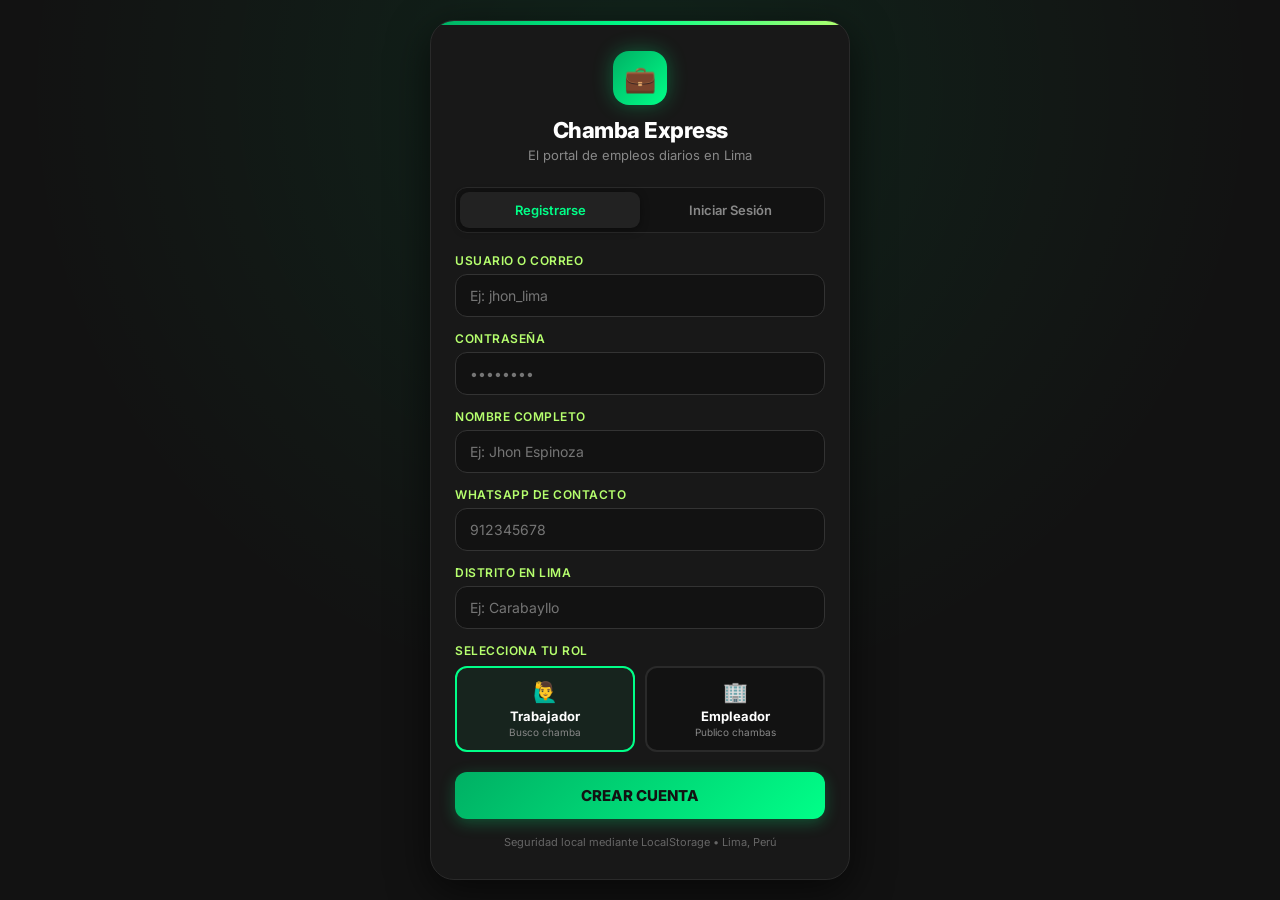
==== admin.html @ 4e669482 "Actualizar admin.html" ====
<!DOCTYPE html>
<html lang="es">
<head>
    <meta charset="UTF-8">
    <meta name="viewport" content="width=device-width, initial-scale=1.0">
    <title>Panel de Administrador - Chamba Express</title>
    <link href="https://fonts.googleapis.com/css2?family=Inter:wght@400;500;600;700;800&display=swap" rel="stylesheet">
    <style>
        * { box-sizing: border-box; margin: 0; padding: 0; font-family: 'Inter', sans-serif; }
        body { background-color: #121212; color: #ffffff; padding-bottom: 90px; }
        
        .header {
            background: linear-gradient(135deg, #00b064 0%, #00ff88 100%);
            color: #000; padding: 20px;
            border-bottom-left-radius: 20px; border-bottom-right-radius: 20px;
        }
        .header-top { display: flex; justify-content: space-between; align-items: center; margin-bottom: 10px; }
        .back-btn { background: rgba(0,0,0,0.15); border: none; color: #000; font-weight: 600; padding: 6px 12px; border-radius: 10px; text-decoration: none; font-size: 13px; }
        
        .container { padding: 20px; max-width: 600px; margin: 0 auto; }
        
        .admin-card {
            background: #181818; border: 1px solid #00ff88; border-radius: 16px; padding: 20px; margin-bottom: 20px;
            box-shadow: 0 4px 20px rgba(0,255,136,0.1);
        }
        .admin-card h3 { font-size: 16px; font-weight: 700; color: #00ff88; margin-bottom: 12px; }
        
        .form-group { margin-bottom: 12px; }
        .form-group label { display: block; font-size: 12px; color: #b6ff6e; margin-bottom: 4px; font-weight: 600; text-transform: uppercase; }
        .input-box, textarea, select {
            width: 100%; background: #121212; border: 1px solid #333; color: #fff; padding: 12px; border-radius: 10px; font-size: 14px; outline: none;
        }
        .input-box:focus, textarea:focus, select:focus { border-color: #00ff88; }
        
        .code-editor {
            font-family: 'Courier New', Courier, monospace;
            font-size: 12px;
            background: #0a0a0a;
            color: #00ff88;
            height: 320px;
            line-height: 1.4;
        }

        .btn-action {
            background: #00ff88; color: #121212; font-weight: 800; border: none; width: 100%; padding: 12px; border-radius: 10px; font-size: 14px; cursor: pointer; margin-top: 6px;
        }
        
        .stats-grid { display: grid; grid-template-columns: repeat(3, 1fr); gap: 10px; margin-bottom: 20px; }
        .stat-box { background: #1a1a1a; border: 1px solid #333; border-radius: 12px; padding: 14px 8px; text-align: center; }
        .stat-num { font-size: 18px; font-weight: 800; color: #00ff88; margin-bottom: 4px; }
        .stat-label { font-size: 11px; color: #888; }

        .item-row { background: #1a1a1a; border: 1px solid #333; border-radius: 10px; padding: 12px; display: flex; justify-content: space-between; align-items: center; margin-bottom: 8px; }
        .item-info h4 { font-size: 14px; color: #fff; }
        .item-info p { font-size: 11px; color: #888; }
        .btn-del-mini { background: #ff4d4d; color: #fff; border: none; padding: 6px 10px; border-radius: 6px; font-size: 11px; cursor: pointer; font-weight: bold; }

        .toggle-row { display: flex; justify-content: space-between; align-items: center; background: #1a1a1a; padding: 10px 14px; border-radius: 10px; margin-bottom: 8px; border: 1px solid #333; }
        .toggle-row span { font-size: 13px; color: #fff; font-weight: 500; }

        .nav-bar { position: fixed; bottom: 0; left: 0; width: 100%; background: #1a1a1a; border-top: 1px solid #2a2a2a; display: flex; justify-content: space-around; padding: 10px 0; z-index: 100; }
        .nav-item { text-align: center; color: #888; text-decoration: none; font-size: 11px; display: flex; flex-direction: column; align-items: center; gap: 4px; }
        .nav-item.active { color: #00ff88; }
        .nav-item svg { width: 20px; height: 20px; fill: currentColor; }
    </style>
</head>
<body>

    <div class="header">
        <div class="header-top">
            <a href="index.html" class="back-btn">← Volver a la App</a>
            <span style="font-size: 12px; font-weight: 700;">👑 Control Master</span>
        </div>
        <h1 style="font-size: 20px;">Panel de Administrador</h1>
    </div>

    <div class="container" style="margin-top: 20px;">
        <!-- Estadísticas del Sistema -->
        <div class="stats-grid">
            <div class="stat-box">
                <div class="stat-num" id="statAvisos">0</div>
                <div class="stat-label">Chambas</div>
            </div>
            <div class="stat-box">
                <div class="stat-num" id="statUsuarios">0</div>
                <div class="stat-label">Usuarios</div>
            </div>
            <div class="stat-box">
                <div class="stat-num" id="statRubros">0</div>
                <div class="stat-label">Rubros</div>
            </div>
        </div>

        <!-- 1. CREAR UN NUEVO ARCHIVO DIRECTO EN GITHUB -->
        <div class="admin-card" style="border: 2px dashed #00ff88;">
            <h3>📄 Crear un Nuevo Archivo en la App</h3>
            <div class="form-group">
                <label>Nombre del Archivo (Ej: calculadora.html)</label>
                <input type="text" id="nuevoNombreArchivo" class="input-box" placeholder="nombre.html">
            </div>
            <div class="form-group">
                <label>Código Inicial del Archivo</label>
                <textarea id="nuevoCodigoArchivo" rows="4" class="input-box" placeholder="<!DOCTYPE html><html>...</html>"></textarea>
            </div>
            <button class="btn-action" onclick="crearNuevoArchivoGitHub()">✨ Crear Archivo en GitHub</button>
        </div>

        <!-- 2. EDITOR DE CÓDIGO MAESTRO -->
        <div class="admin-card" style="border: 2px solid #00ff88;">
            <h3>💻 Editor de Código (Conexión Directa a GitHub)</h3>
            <div class="form-group">
                <label>Selecciona el archivo a editar</label>
                <select id="archivoSelect" class="input-box" onchange="cargarCodigoGitHub()">
                    <!-- Se llena dinámicamente con todos tus archivos HTML -->
                </select>
            </div>
            <div class="form-group">
                <label>Código Fuente Real en GitHub</label>
                <textarea id="editorCodigo" class="input-box code-editor" placeholder="Selecciona un archivo para cargar su código..."></textarea>
            </div>
            <button class="btn-action" onclick="guardarEnGitHubDirecto()">🚀 Guardar y Subir a GitHub en Vivo</button>
        </div>

        <!-- 3. CONFIGURACIÓN DE MÉTODOS DE PAGO -->
        <div class="admin-card">
            <h3>💳 Configuración de Métodos de Pago</h3>
            <div class="form-group">
                <label>Nombre del Método</label>
                <input type="text" id="nombrePagoInput" class="input-box" placeholder="Ej: Yape / Plin Chamba Express">
            </div>
            <div class="form-group">
                <label>Número o Cuenta de Referencia</label>
                <input type="text" id="cuentaPagoInput" class="input-box" placeholder="Ej: 912345678">
            </div>
            <button class="btn-action" onclick="agregarMetodoPagoMaster()">+ Agregar Método de Pago</button>
            <div id="listaPagosAdmin" style="margin-top: 15px;"></div>
        </div>

        <!-- 4. CREAR NUEVAS FUNCIONES -->
        <div class="admin-card">
            <h3>🚀 Agregar Nueva Función Global</h3>
            <div class="form-group">
                <label>Nombre de la Función</label>
                <input type="text" id="nuevoNombreFuncion" class="input-box" placeholder="Ej: Bolsa de Créditos">
            </div>
            <div class="form-group">
                <label>Icono o Emoji</label>
                <input type="text" id="nuevoIconoFuncion" class="input-box" placeholder="Ej: 💳">
            </div>
            <div class="form-group">
                <label>Descripción corta</label>
                <input type="text" id="nuevoDescFuncion" class="input-box" placeholder="Créditos para trabajadores">
            </div>
            <button class="btn-action" onclick="crearNuevaFuncionApp()">+ Publicar Función para Todos</button>
        </div>
        <div class="admin-card">
            <h3>⚙️ Funciones Activas</h3>
            <div id="listaFuncionesAdmin"></div>
        </div>

        <!-- 5. ANUNCIO GLOBAL -->
        <div class="admin-card">
            <h3>📢 Publicar Anuncio Global</h3>
            <div class="form-group">
                <label>Mensaje para todos los usuarios</label>
                <textarea id="anuncioInput" rows="2" placeholder="Ej: ¡Aviso importante en la app!"></textarea>
            </div>
            <button class="btn-action" onclick="publicarAnuncioMaster()">Enviar Anuncio</button>
        </div>

        <!-- 6. MÓDULOS DEL SISTEMA -->
        <div class="admin-card">
            <h3>⚡ Módulos del Sistema</h3>
            <div class="toggle-row">
                <span>💬 Activar Módulo de Chat</span>
                <input type="checkbox" id="modChat" checked onchange="guardarModulos()">
            </div>
            <div class="toggle-row">
                <span>⭐ Sistema de Calificaciones</span>
                <input type="checkbox" id="modCalif" checked onchange="guardarModulos()">
            </div>
            <div class="toggle-row">
                <span>🚨 Permitir Avisos URGENTES</span>
                <input type="checkbox" id="modUrgente" checked onchange="guardarModulos()">
            </div>
        </div>

        <!-- 7. RUBROS -->
        <div class="admin-card">
            <h3>➕ Agregar Nuevo Rubro Global</h3>
            <div class="form-group">
                <label>Nombre del Rubro</label>
                <input type="text" id="nuevoRubroInput" class="input-box" placeholder="Ej: Gasfitería">
            </div>
            <button class="btn-action" onclick="agregarRubroMaster()">Añadir Rubro</button>
        </div>
        <div class="admin-card">
            <h3>📂 Rubros Activos</h3>
            <div id="listaRubrosAdmin"></div>
        </div>

        <!-- 8. USUARIOS REGISTRADOS -->
        <div class="admin-card">
            <h3>👥 Usuarios Registrados</h3>
            <div id="listaUsuariosAdmin" style="max-height: 220px; overflow-y: auto; display: flex; flex-direction: column; gap: 8px;"></div>
        </div>

        <!-- 9. MODERACIÓN DE CHAMBAS -->
        <div class="admin-card">
            <h3>🗑️ Moderación de Chambas</h3>
            <div id="listaAvisosAdmin" style="max-height: 220px; overflow-y: auto; display: flex; flex-direction: column; gap: 8px;"></div>
        </div>
    </div>

    <!-- Navegación -->
    <nav class="nav-bar">
        <a href="index.html" class="nav-item"><svg viewBox="0 0 24 24"><path d="M10 20v-6h4v6h5v-8h3L12 3 2 12h3v8z"/></svg>Buscar</a>
        <a href="index.html" class="nav-item"><svg viewBox="0 0 24 24"><path d="M19 3H5c-1.1 0-2 .9-2 2v14c0 1.1.9 2 2 2h14c1.1 0 2-.9 2-2V5c0-1.1-.9-2-2-2zm-5 14H7v-2h7v2zm3-4H7v-2h10v2zm0-4H7V7h10v2z"/></svg>Postulaciones</a>
        <a href="mensajes.html" class="nav-item"><svg viewBox="0 0 24 24"><path d="M20 2H4c-1.1 0-1.99.9-1.99 2L2 22l4-4h14c1.1 0 2-.9 2-2V4c0-1.1-.9-2-2-2zM6 9h12v2H6V9zm8 5H6v-2h8v2zm4-6H6V6h12v2z"/></svg>Mensajes</a>
        <a href="perfil.html" class="nav-item"><svg viewBox="0 0 24 24"><path d="M12 2C6.48 2 2 6.48 2 12s4.48 10 10 10 10-4.48 10-10S17.52 2 12 2zm0 3c1.66 0 3 1.34 3 3s-1.34 3-3 3-3-1.34-3-3 1.34-3 3-3zm0 14.2c-2.5 0-4.71-1.28-6-3.22.03-1.99 4-3.08 6-3.08 1.99 0 5.97 1.09 6 3.08-1.29 1.94-3.5 3.22-6 3.22z"/></svg>Perfil</a>
    </nav>

    <script>
        const usuarioActual = localStorage.getItem('nombre') || '';
        if(usuarioActual.toLowerCase() !== 'jhon') {
            alert('⚠️ Acceso restringido para el creador de la app.');
            location.href = 'index.html';
        }

        const GITHUB_USER = "Jhonjames501";
        const GITHUB_REPO = "Chamba-Express-PRO";

        async function cargarPanelAdmin() {
            await listarArchivosGitHub();

            let avisos = JSON.parse(localStorage.getItem('avisos')) || [];
            let usuarios = JSON.parse(localStorage.getItem('usuarios_db')) || [];
            let rubros = JSON.parse(localStorage.getItem('rubros_custom')) || ['Construcción', 'Mudanzas', 'Limpieza', 'Cocina', 'Delivery', 'Gamarra'];
            let funcionesCustom = JSON.parse(localStorage.getItem('funciones_custom')) || [];
            let metodosPago = JSON.parse(localStorage.getItem('pagos_custom')) || [
                { nombre: "Yape / Plin Oficial", cuenta: "912345678" },
                { nombre: "Efectivo Diario", cuenta: "Pago directo en obra" }
            ];
            
            document.getElementById('statAvisos').innerText = avisos.length;
            document.getElementById('statUsuarios').innerText = usuarios.length;
            document.getElementById('statRubros').innerText = rubros.length;

            let modulos = JSON.parse(localStorage.getItem('modulos_config')) || { chat: true, calif: true, urgente: true };
            document.getElementById('modChat').checked = modulos.chat;
            document.getElementById('modCalif').checked = modulos.calif;
            document.getElementById('modUrgente').checked = modulos.urgente;

            let htmlPagos = '';
            metodosPago.forEach((p, idx) => {
                htmlPagos += `
                    <div class="item-row">
                        <div class="item-info">
                            <h4>💳 ${p.nombre}</h4>
                            <p>${p.cuenta}</p>
                        </div>
                        <button class="btn-del-mini" onclick="eliminarMetodoPago(${idx})">Eliminar</button>
                    </div>
                `;
            });
            document.getElementById('listaPagosAdmin').innerHTML = htmlPagos;

            let htmlFunciones = '';
            if(funcionesCustom.length === 0) {
                htmlFunciones = `<p style="color:#888; font-size:12px; text-align:center;">No hay funciones adicionales.</p>`;
            } else {
                funcionesCustom.forEach((f, idx) => {
                    htmlFunciones += `
                        <div class="item-row">
                            <div class="item-info">
                                <h4>${f.icono || '⭐'} ${f.nombre}</h4>
                                <p>${f.desc}</p>
                            </div>
                            <button class="btn-del-mini" onclick="eliminarFuncionCustom(${idx})">Eliminar</button>
                        </div>
                    `;
                });
            }
            document.getElementById('listaFuncionesAdmin').innerHTML = htmlFunciones;

            let htmlRubros = '';
            rubros.forEach(r => {
                htmlRubros += `
                    <div class="item-row">
                        <div class="item-info"><h4>🏷️ ${r}</h4></div>
                        <button class="btn-del-mini" onclick="eliminarRubro('${r}')">Eliminar</button>
                    </div>
                `;
            });
            document.getElementById('listaRubrosAdmin').innerHTML = htmlRubros;

            let htmlUsuarios = '';
            if(usuarios.length === 0) {
                htmlUsuarios = `<p style="color:#888; font-size:12px; text-align:center;">No hay usuarios registrados.</p>`;
            } else {
                usuarios.forEach((u, idx) => {
                    htmlUsuarios += `
                        <div class="item-row">
                            <div class="item-info">
                                <h4>${u.nombre} (${u.username})</h4>
                                <p>Rol: ${u.rol} • Distrito: ${u.distrito}</p>
                            </div>
                            <button class="btn-del-mini" onclick="eliminarUsuario(${idx})">Borrar</button>
                        </div>
                    `;
                });
            }
            document.getElementById('listaUsuariosAdmin').innerHTML = htmlUsuarios;

            let htmlAvisos = '';
            if(avisos.length === 0) {
                htmlAvisos = `<p style="color:#888; font-size:12px; text-align:center;">No hay avisos publicados.</p>`;
            } else {
                avisos.forEach(a => {
                    htmlAvisos += `
                        <div class="item-row">
                            <div class="item-info">
                                <h4>${a.titulo}</h4>
                                <p>📍 ${a.distrito} • 💰 ${a.pago}</p>
                            </div>
                            <button class="btn-del-mini" onclick="eliminarAvisoAdmin(${a.id})">Borrar</button>
                        </div>
                    `;
                });
            }
            document.getElementById('listaAvisosAdmin').innerHTML = htmlAvisos;
        }

        // Listar automáticamente TODOS los archivos .html directamente desde GitHub
        async function listarArchivosGitHub() {
            const select = document.getElementById('archivoSelect');
            try {
                const url = `https://api.github.com/repos/${GITHUB_USER}/${GITHUB_REPO}/contents/`;
                const res = await fetch(url);
                if(res.ok) {
                    const files = await res.json();
                    select.innerHTML = '';
                    files.forEach(file => {
                        if(file.name.endsWith('.html')) {
                            const option = document.createElement('option');
                            option.value = file.name.replace('.html', '');
                            option.textContent = file.name;
                            select.appendChild(option);
                        }
                    });
                    cargarCodigoGitHub();
                }
            } catch (e) {
                console.error("Error al listar archivos de GitHub", e);
            }
        }

        async function crearNuevoArchivoGitHub() {
            let nombreArchivo = document.getElementById('nuevoNombreArchivo').value.trim();
            const contenido = document.getElementById('nuevoCodigoArchivo').value;

            if(!nombreArchivo) {
                alert('Escribe el nombre del archivo (ej: calculadora.html)');
                return;
            }

            if(!nombreArchivo.endsWith('.html')) {
                nombreArchivo += '.html';
            }

            let token = localStorage.getItem('github_token');
            if(!token) {
                token = prompt("🔑 Ingresa tu Token de GitHub por única vez:");
                if(!token) return;
                localStorage.setItem('github_token', token.trim());
            }

            alert(`Creando el archivo ${nombreArchivo} en GitHub...`);

            try {
                const url = `https://api.github.com/repos/${GITHUB_USER}/${GITHUB_REPO}/contents/${nombreArchivo}`;

                const resPut = await fetch(url, {
                    method: "PUT",
                    headers: {
                        "Authorization": `token ${token}`,
                        "Content-Type": "application/json"
                    },
                    body: JSON.stringify({
                        message: `Creación automática de ${nombreArchivo} desde Panel Admin`,
                        content: btoa(unescape(encodeURIComponent(contenido || '<!-- Nuevo archivo -->')))
                    })
                });

                if(resPut.ok) {
                    alert(`¡Archivo ${nombreArchivo} creado con éxito en GitHub! Ya aparece en tu lista.`);
                    document.getElementById('nuevoNombreArchivo').value = '';
                    document.getElementById('nuevoCodigoArchivo').value = '';
                    cargarPanelAdmin(); // Actualizar selector al instante
                } else {
                    const err = await resPut.json();
                    alert("Error al crear archivo: " + err.message);
                }
            } catch (err) {
                console.error(err);
                alert("Ocurrió un error al intentar crear el archivo.");
            }
        }

        async function cargarCodigoGitHub() {
            const archivoSelect = document.getElementById('archivoSelect').value;
            if(!archivoSelect) return;
            const archivo = archivoSelect + '.html';
            const textarea = document.getElementById('editorCodigo');
            textarea.value = "Descargando código desde GitHub...";

            try {
                const url = `https://api.github.com/repos/${GITHUB_USER}/${GITHUB_REPO}/contents/${archivo}`;
                const res = await fetch(url);
                if(res.ok) {
                    const data = await res.json();
                    const contenidoDecodificado = decodeURIComponent(escape(atob(data.content)));
                    textarea.value = contenidoDecodificado;
                } else {
                    textarea.value = `<!-- El archivo ${archivo} no se pudo cargar. -->`;
                }
            } catch (e) {
                textarea.value = `<!-- Error de conexión al cargar ${archivo} -->`;
            }
        }

        async function guardarEnGitHubDirecto() {
            let token = localStorage.getItem('github_token');
            if(!token) {
                token = prompt("🔑 Ingresa tu Token de GitHub:");
                if(!token) return;
                localStorage.setItem('github_token', token.trim());
            }

            const archivoSelect = document.getElementById('archivoSelect').value;
            const archivo = archivoSelect + '.html';
            const nuevoContenido = document.getElementById('editorCodigo').value;

            alert("Conectando con GitHub para actualizar el repositorio...");

            try {
                const url = `https://api.github.com/repos/${GITHUB_USER}/${GITHUB_REPO}/contents/${archivo}`;

                const resGet = await fetch(url, {
                    headers: { "Authorization": `token ${token}` }
                });
                
                if(!resGet.ok) {
                    localStorage.removeItem('github_token');
                    alert("⚠️ Token inválido. Vuelve a intentarlo.");
                    return;
                }

                const fileData = await resGet.json();
                const shaActual = fileData.sha;

                const resPut = await fetch(url, {
                    method: "PUT",
                    headers: {
                        "Authorization": `token ${token}`,
                        "Content-Type": "application/json"
                    },
                    body: JSON.stringify({
                        message: `Actualización de ${archivo} desde Panel Admin`,
                        content: btoa(unescape(encodeURIComponent(nuevoContenido))),
                        sha: shaActual
                    })
                });

                if(resPut.ok) {
                    alert(`¡Éxito total! 🚀 ${archivo} se actualizó en GitHub.`);
                } else {
                    const err = await resPut.json();
                    alert("Error al actualizar: " + err.message);
                }
            } catch (err) {
                console.error(err);
                alert("Ocurrió un error de conexión.");
            }
        }

        function agregarMetodoPagoMaster() {
            const nombre = document.getElementById('nombrePagoInput').value.trim();
            const cuenta = document.getElementById('cuentaPagoInput').value.trim();
            if(!nombre || !cuenta) return;
            let metodos = JSON.parse(localStorage.getItem('pagos_custom')) || [];
            metodos.push({ nombre, cuenta });
            localStorage.setItem('pagos_custom', JSON.stringify(metodos));
            document.getElementById('nombrePagoInput').value = '';
            document.getElementById('cuentaPagoInput').value = '';
            cargarPanelAdmin();
        }

        function eliminarMetodoPago(idx) {
            let metodos = JSON.parse(localStorage.getItem('pagos_custom')) || [];
            metodos.splice(idx, 1);
            localStorage.setItem('pagos_custom', JSON.stringify(metodos));
            cargarPanelAdmin();
        }

        function crearNuevaFuncionApp() {
            const nombre = document.getElementById('nuevoNombreFuncion').value.trim();
            const icono = document.getElementById('nuevoIconoFuncion').value.trim() || '⭐';
            const desc = document.getElementById('nuevoDescFuncion').value.trim() || 'Nueva función';
            if(!nombre) return;
            let funciones = JSON.parse(localStorage.getItem('funciones_custom')) || [];
            funciones.push({ nombre, icono, desc });
            localStorage.setItem('funciones_custom', JSON.stringify(funciones));
            document.getElementById('nuevoNombreFuncion').value = '';
            document.getElementById('nuevoIconoFuncion').value = '';
            document.getElementById('nuevoDescFuncion').value = '';
            cargarPanelAdmin();
        }

        function eliminarFuncionCustom(idx) {
            let funciones = JSON.parse(localStorage.getItem('funciones_custom')) || [];
            funciones.splice(idx, 1);
            localStorage.setItem('funciones_custom', JSON.stringify(funciones));
            cargarPanelAdmin();
        }

        function publicarAnuncioMaster() {
            const texto = document.getElementById('anuncioInput').value.trim();
            if(!texto) return;
            localStorage.setItem('anuncio_global', texto);
            document.getElementById('anuncioInput').value = '';
            alert('¡Anuncio lanzado!');
        }

        function guardarModulos() {
            const modulos = {
                chat: document.getElementById('modChat').checked,
                calif: document.getElementById('modCalif').checked,
                urgente: document.getElementById('modUrgente').checked
            };
            localStorage.setItem('modulos_config', JSON.stringify(modulos));
        }

        function agregarRubroMaster() {
            const nuevo = document.getElementById('nuevoRubroInput').value.trim();
            if(!nuevo) return;
            let rubros = JSON.parse(localStorage.getItem('rubros_custom')) || ['Construcción', 'Mudanzas', 'Limpieza', 'Cocina', 'Delivery', 'Gamarra'];
            if(rubros.includes(nuevo)) return;
            rubros.push(nuevo);
            localStorage.setItem('rubros_custom', JSON.stringify(rubros));
            document.getElementById('nuevoRubroInput').value = '';
            cargarPanelAdmin();
        }

        function eliminarRubro(rubro) {
            let rubros = JSON.parse(localStorage.getItem('rubros_custom')) || ['Construcción', 'Mudanzas', 'Limpieza', 'Cocina', 'Delivery', 'Gamarra'];
            rubros = rubros.filter(r => r !== rubro);
            localStorage.setItem('rubros_custom', JSON.stringify(rubros));
            cargarPanelAdmin();
        }

        function eliminarUsuario(idx) {
            let usuarios = JSON.parse(localStorage.getItem('usuarios_db')) || [];
            usuarios.splice(idx, 1);
            localStorage.setItem('usuarios_db', JSON.stringify(usuarios));
            cargarPanelAdmin();
        }

        function eliminarAvisoAdmin(id) {
            let avisos = JSON.parse(localStorage.getItem('avisos')) || [];
            avisos = avisos.filter(a => a.id !== id);
            localStorage.setItem('avisos', JSON.stringify(avisos));
            cargarPanelAdmin();
        }

        cargarPanelAdmin();
    </script>
</body>
</html>
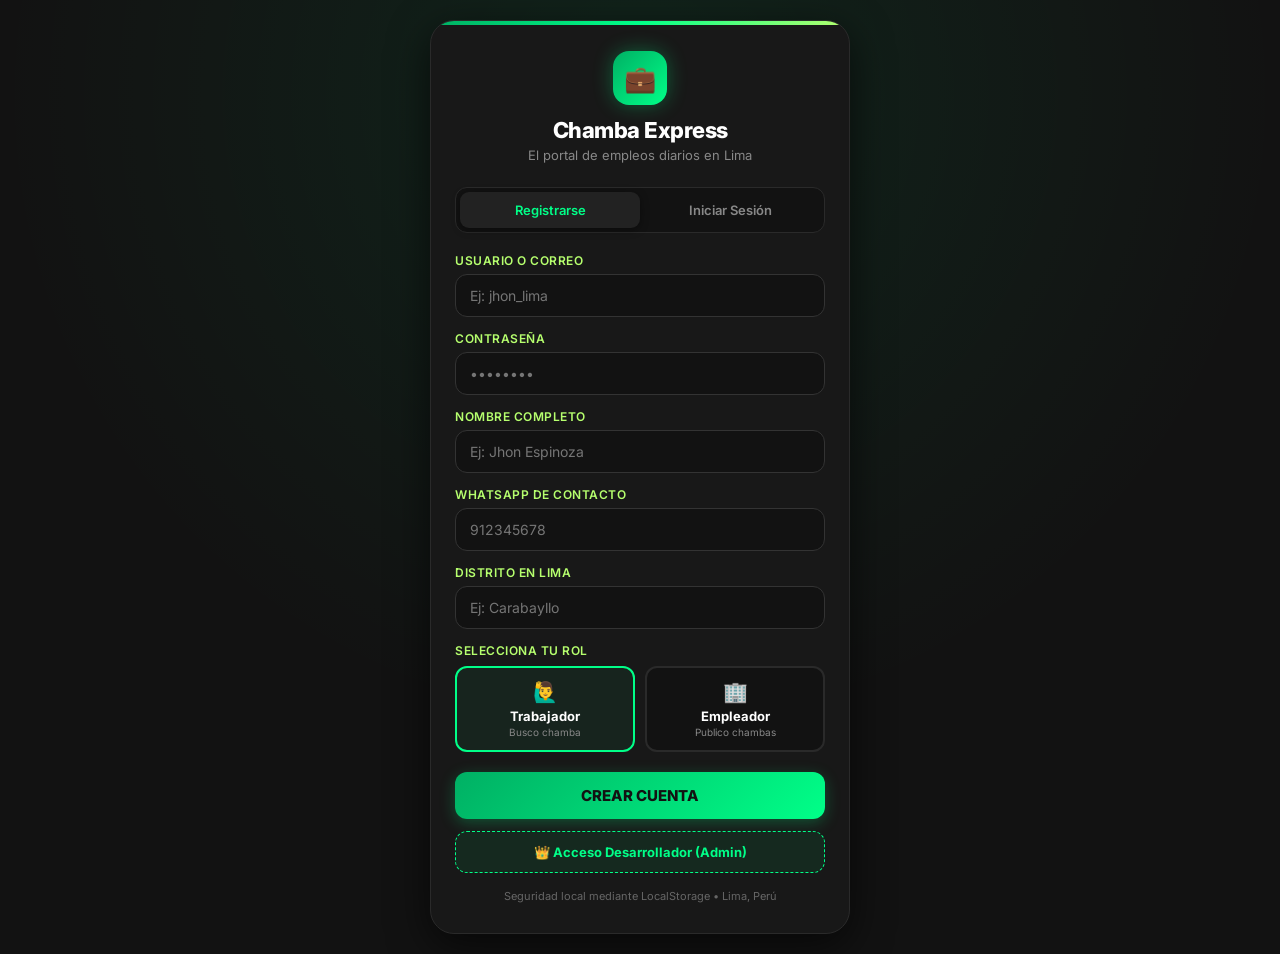
==== commit 242a2ed3: "Actualizar admin.html" ====
--- a/admin.html
+++ b/admin.html
@@ -32,13 +32,42 @@
         }
         .input-box:focus, textarea:focus, select:focus { border-color: #00ff88; }
         
+        /* EDITOR ESTILO GITHUB PERFECTO */
+        .editor-wrapper {
+            display: flex;
+            background: #0a0a0a;
+            border: 1px solid #333;
+            border-radius: 10px;
+            overflow: hidden;
+            height: 320px;
+        }
+        .line-numbers {
+            background: #111;
+            color: #666;
+            padding: 12px 8px;
+            font-family: 'Courier New', Courier, monospace;
+            font-size: 12px;
+            text-align: right;
+            user-select: none;
+            line-height: 1.4;
+            min-width: 40px;
+            border-right: 1px solid #222;
+            overflow: hidden;
+        }
         .code-editor {
             font-family: 'Courier New', Courier, monospace;
             font-size: 12px;
-            background: #0a0a0a;
+            background: transparent;
             color: #00ff88;
-            height: 320px;
+            height: 100%;
             line-height: 1.4;
+            border: none;
+            resize: none;
+            padding: 12px;
+            white-space: pre;
+            overflow-y: scroll;
+            overflow-x: auto;
+            flex-grow: 1;
         }
 
         .btn-action {
@@ -75,7 +104,7 @@
     </div>
 
     <div class="container" style="margin-top: 20px;">
-        <!-- Estadísticas del Sistema -->
+        <!-- Estadísticas -->
         <div class="stats-grid">
             <div class="stat-box">
                 <div class="stat-num" id="statAvisos">0</div>
@@ -91,7 +120,21 @@
             </div>
         </div>
 
-        <!-- 1. CREAR UN NUEVO ARCHIVO DIRECTO EN GITHUB -->
+        <!-- 0. CAMBIAR CREDENCIALES DE DESARROLLADOR -->
+        <div class="admin-card" style="border: 2px solid #b6ff6e;">
+            <h3>🔐 Mis Credenciales de Administrador</h3>
+            <div class="form-group">
+                <label>Nombre de Administrador</label>
+                <input type="text" id="adminUserNombre" class="input-box" placeholder="Ej: Jhon">
+            </div>
+            <div class="form-group">
+                <label>Contraseña Maestra</label>
+                <input type="password" id="adminUserPass" class="input-box" placeholder="Tu clave secreta">
+            </div>
+            <button class="btn-action" onclick="guardarCredencialesAdmin()">Actualizar Mis Credenciales</button>
+        </div>
+
+        <!-- 1. CREAR NUEVO ARCHIVO -->
         <div class="admin-card" style="border: 2px dashed #00ff88;">
             <h3>📄 Crear un Nuevo Archivo en la App</h3>
             <div class="form-group">
@@ -100,43 +143,46 @@
             </div>
             <div class="form-group">
                 <label>Código Inicial del Archivo</label>
-                <textarea id="nuevoCodigoArchivo" rows="4" class="input-box" placeholder="<!DOCTYPE html><html>...</html>"></textarea>
+                <textarea id="nuevoCodigoArchivo" rows="3" class="input-box" placeholder="<!DOCTYPE html><html>...</html>"></textarea>
             </div>
             <button class="btn-action" onclick="crearNuevoArchivoGitHub()">✨ Crear Archivo en GitHub</button>
         </div>
 
-        <!-- 2. EDITOR DE CÓDIGO MAESTRO -->
+        <!-- 2. EDITOR DE CÓDIGO CON LÍNEAS EXACTAS -->
         <div class="admin-card" style="border: 2px solid #00ff88;">
-            <h3>💻 Editor de Código (Conexión Directa a GitHub)</h3>
+            <h3>💻 Editor de Código (Estilo GitHub)</h3>
             <div class="form-group">
                 <label>Selecciona el archivo a editar</label>
                 <select id="archivoSelect" class="input-box" onchange="cargarCodigoGitHub()">
-                    <!-- Se llena dinámicamente con todos tus archivos HTML -->
+                    <!-- Se llena automáticamente -->
                 </select>
             </div>
             <div class="form-group">
-                <label>Código Fuente Real en GitHub</label>
-                <textarea id="editorCodigo" class="input-box code-editor" placeholder="Selecciona un archivo para cargar su código..."></textarea>
+                <label>Código Fuente con Líneas Enumeradas</label>
+                <div class="editor-wrapper">
+                    <div id="lineNumbers" class="line-numbers">1</div>
+                    <textarea id="editorCodigo" class="input-box code-editor" oninput="actualizarLineas()" onscroll="sincronizarScroll()" placeholder="Selecciona un archivo..."></textarea>
+                </div>
             </div>
             <button class="btn-action" onclick="guardarEnGitHubDirecto()">🚀 Guardar y Subir a GitHub en Vivo</button>
         </div>
 
-        <!-- 3. CONFIGURACIÓN DE MÉTODOS DE PAGO -->
+        <!-- 3. MÉTODOS DE PAGO -->
         <div class="admin-card">
             <h3>💳 Configuración de Métodos de Pago</h3>
             <div class="form-group">
                 <label>Nombre del Método</label>
-                <input type="text" id="nombrePagoInput" class="input-box" placeholder="Ej: Yape / Plin Chamba Express">
-            </div>
-            <div class="form-group">
-                <label>Número o Cuenta de Referencia</label>
+                <input type="text" id="nombrePagoInput" class="input-box" placeholder="Ej: Yape / Plin">
+            </div>
+            <div class="form-group">
+                <label>Número o Cuenta</label>
                 <input type="text" id="cuentaPagoInput" class="input-box" placeholder="Ej: 912345678">
             </div>
             <button class="btn-action" onclick="agregarMetodoPagoMaster()">+ Agregar Método de Pago</button>
             <div id="listaPagosAdmin" style="margin-top: 15px;"></div>
         </div>
 
-        <!-- 4. CREAR NUEVAS FUNCIONES -->
+        <!-- 4. FUNCIONES GLOBALES -->
         <div class="admin-card">
             <h3>🚀 Agregar Nueva Función Global</h3>
             <div class="form-group">
@@ -163,24 +209,24 @@
             <h3>📢 Publicar Anuncio Global</h3>
             <div class="form-group">
                 <label>Mensaje para todos los usuarios</label>
-                <textarea id="anuncioInput" rows="2" placeholder="Ej: ¡Aviso importante en la app!"></textarea>
+                <textarea id="anuncioInput" rows="2" placeholder="Ej: ¡Aviso importante!"></textarea>
             </div>
             <button class="btn-action" onclick="publicarAnuncioMaster()">Enviar Anuncio</button>
         </div>
 
-        <!-- 6. MÓDULOS DEL SISTEMA -->
+        <!-- 6. MÓDULOS -->
         <div class="admin-card">
             <h3>⚡ Módulos del Sistema</h3>
             <div class="toggle-row">
-                <span>💬 Activar Módulo de Chat</span>
+                <span>💬 Activar Chat</span>
                 <input type="checkbox" id="modChat" checked onchange="guardarModulos()">
             </div>
             <div class="toggle-row">
-                <span>⭐ Sistema de Calificaciones</span>
+                <span>⭐ Calificaciones</span>
                 <input type="checkbox" id="modCalif" checked onchange="guardarModulos()">
             </div>
             <div class="toggle-row">
-                <span>🚨 Permitir Avisos URGENTES</span>
+                <span>🚨 Avisos URGENTES</span>
                 <input type="checkbox" id="modUrgente" checked onchange="guardarModulos()">
             </div>
         </div>
@@ -199,20 +245,19 @@
             <div id="listaRubrosAdmin"></div>
         </div>
 
-        <!-- 8. USUARIOS REGISTRADOS -->
+        <!-- 8. USUARIOS -->
         <div class="admin-card">
             <h3>👥 Usuarios Registrados</h3>
             <div id="listaUsuariosAdmin" style="max-height: 220px; overflow-y: auto; display: flex; flex-direction: column; gap: 8px;"></div>
         </div>
 
-        <!-- 9. MODERACIÓN DE CHAMBAS -->
+        <!-- 9. MODERACIÓN -->
         <div class="admin-card">
             <h3>🗑️ Moderación de Chambas</h3>
             <div id="listaAvisosAdmin" style="max-height: 220px; overflow-y: auto; display: flex; flex-direction: column; gap: 8px;"></div>
         </div>
     </div>
 
-    <!-- Navegación -->
     <nav class="nav-bar">
         <a href="index.html" class="nav-item"><svg viewBox="0 0 24 24"><path d="M10 20v-6h4v6h5v-8h3L12 3 2 12h3v8z"/></svg>Buscar</a>
         <a href="index.html" class="nav-item"><svg viewBox="0 0 24 24"><path d="M19 3H5c-1.1 0-2 .9-2 2v14c0 1.1.9 2 2 2h14c1.1 0 2-.9 2-2V5c0-1.1-.9-2-2-2zm-5 14H7v-2h7v2zm3-4H7v-2h10v2zm0-4H7V7h10v2z"/></svg>Postulaciones</a>
@@ -221,10 +266,37 @@
     </nav>
 
     <script>
-        const usuarioActual = localStorage.getItem('nombre') || '';
-        if(usuarioActual.toLowerCase() !== 'jhon') {
-            alert('⚠️ Acceso restringido para el creador de la app.');
-            location.href = 'index.html';
+        // SEGURIDAD MAESTRA CON CLAVE INTEGRADA
+        const adminConfig = JSON.parse(localStorage.getItem('admin_master_config')) || { nombre: 'Jhon', pass: '1234' };
+        let esAdminValido = localStorage.getItem('admin_autorizado') === 'true';
+
+        if (!esAdminValido) {
+            let claveIngresada = prompt("👑 Ingrese la contraseña de Administrador Master:");
+            if (claveIngresada === adminConfig.pass) {
+                localStorage.setItem('admin_autorizado', 'true');
+                alert('¡Acceso concedido al Panel Master!');
+            } else {
+                alert('⚠️ Contraseña incorrecta.');
+                location.href = 'index.html';
+            }
+        }
+
+        // Cargar datos en los inputs de credenciales
+        document.getElementById('adminUserNombre').value = adminConfig.nombre;
+        document.getElementById('adminUserPass').value = adminConfig.pass;
+
+        function guardarCredencialesAdmin() {
+            let nuevoNombre = document.getElementById('adminUserNombre').value.trim();
+            let nuevaPass = document.getElementById('adminUserPass').value.trim();
+
+            if(!nuevoNombre || !nuevaPass) {
+                alert('El nombre y la contraseña no pueden estar vacíos.');
+                return;
+            }
+
+            localStorage.setItem('admin_master_config', JSON.stringify({ nombre: nuevoNombre, pass: nuevaPass }));
+            alert('¡Credenciales de Administrador actualizadas con éxito!');
+            location.reload();
         }
 
         const GITHUB_USER = "Jhonjames501";
@@ -232,15 +304,11 @@
 
         async function cargarPanelAdmin() {
             await listarArchivosGitHub();
-
             let avisos = JSON.parse(localStorage.getItem('avisos')) || [];
             let usuarios = JSON.parse(localStorage.getItem('usuarios_db')) || [];
             let rubros = JSON.parse(localStorage.getItem('rubros_custom')) || ['Construcción', 'Mudanzas', 'Limpieza', 'Cocina', 'Delivery', 'Gamarra'];
             let funcionesCustom = JSON.parse(localStorage.getItem('funciones_custom')) || [];
-            let metodosPago = JSON.parse(localStorage.getItem('pagos_custom')) || [
-                { nombre: "Yape / Plin Oficial", cuenta: "912345678" },
-                { nombre: "Efectivo Diario", cuenta: "Pago directo en obra" }
-            ];
+            let metodosPago = JSON.parse(localStorage.getItem('pagos_custom')) || [{ nombre: "Yape / Plin", cuenta: "912345678" }];
             
             document.getElementById('statAvisos').innerText = avisos.length;
             document.getElementById('statUsuarios').innerText = usuarios.length;
@@ -253,15 +321,7 @@
 
             let htmlPagos = '';
             metodosPago.forEach((p, idx) => {
-                htmlPagos += `
-                    <div class="item-row">
-                        <div class="item-info">
-                            <h4>💳 ${p.nombre}</h4>
-                            <p>${p.cuenta}</p>
-                        </div>
-                        <button class="btn-del-mini" onclick="eliminarMetodoPago(${idx})">Eliminar</button>
-                    </div>
-                `;
+                htmlPagos += `<div class="item-row"><div class="item-info"><h4>💳 ${p.nombre}</h4><p>${p.cuenta}</p></div><button class="btn-del-mini" onclick="eliminarMetodoPago(${idx})">Eliminar</button></div>`;
             });
             document.getElementById('listaPagosAdmin').innerHTML = htmlPagos;
 
@@ -270,68 +330,38 @@
                 htmlFunciones = `<p style="color:#888; font-size:12px; text-align:center;">No hay funciones adicionales.</p>`;
             } else {
                 funcionesCustom.forEach((f, idx) => {
-                    htmlFunciones += `
-                        <div class="item-row">
-                            <div class="item-info">
-                                <h4>${f.icono || '⭐'} ${f.nombre}</h4>
-                                <p>${f.desc}</p>
-                            </div>
-                            <button class="btn-del-mini" onclick="eliminarFuncionCustom(${idx})">Eliminar</button>
-                        </div>
-                    `;
+                    htmlFunciones += `<div class="item-row"><div class="item-info"><h4>${f.icono || '⭐'} ${f.nombre}</h4><p>${f.desc}</p></div><button class="btn-del-mini" onclick="eliminarFuncionCustom(${idx})">Eliminar</button></div>`;
                 });
             }
             document.getElementById('listaFuncionesAdmin').innerHTML = htmlFunciones;
 
             let htmlRubros = '';
             rubros.forEach(r => {
-                htmlRubros += `
-                    <div class="item-row">
-                        <div class="item-info"><h4>🏷️ ${r}</h4></div>
-                        <button class="btn-del-mini" onclick="eliminarRubro('${r}')">Eliminar</button>
-                    </div>
-                `;
+                htmlRubros += `<div class="item-row"><div class="item-info"><h4>🏷️ ${r}</h4></div><button class="btn-del-mini" onclick="eliminarRubro('${r}')">Eliminar</button></div>`;
             });
             document.getElementById('listaRubrosAdmin').innerHTML = htmlRubros;
 
             let htmlUsuarios = '';
             if(usuarios.length === 0) {
-                htmlUsuarios = `<p style="color:#888; font-size:12px; text-align:center;">No hay usuarios registrados.</p>`;
+                htmlUsuarios = `<p style="color:#888; font-size:12px; text-align:center;">No hay usuarios.</p>`;
             } else {
                 usuarios.forEach((u, idx) => {
-                    htmlUsuarios += `
-                        <div class="item-row">
-                            <div class="item-info">
-                                <h4>${u.nombre} (${u.username})</h4>
-                                <p>Rol: ${u.rol} • Distrito: ${u.distrito}</p>
-                            </div>
-                            <button class="btn-del-mini" onclick="eliminarUsuario(${idx})">Borrar</button>
-                        </div>
-                    `;
+                    htmlUsuarios += `<div class="item-row"><div class="item-info"><h4>${u.nombre} (${u.username})</h4><p>Rol: ${u.rol}</p></div><button class="btn-del-mini" onclick="eliminarUsuario(${idx})">Borrar</button></div>`;
                 });
             }
             document.getElementById('listaUsuariosAdmin').innerHTML = htmlUsuarios;
 
             let htmlAvisos = '';
             if(avisos.length === 0) {
-                htmlAvisos = `<p style="color:#888; font-size:12px; text-align:center;">No hay avisos publicados.</p>`;
+                htmlAvisos = `<p style="color:#888; font-size:12px; text-align:center;">No hay avisos.</p>`;
             } else {
                 avisos.forEach(a => {
-                    htmlAvisos += `
-                        <div class="item-row">
-                            <div class="item-info">
-                                <h4>${a.titulo}</h4>
-                                <p>📍 ${a.distrito} • 💰 ${a.pago}</p>
-                            </div>
-                            <button class="btn-del-mini" onclick="eliminarAvisoAdmin(${a.id})">Borrar</button>
-                        </div>
-                    `;
+                    htmlAvisos += `<div class="item-row"><div class="item-info"><h4>${a.titulo}</h4><p>📍 ${a.distrito}</p></div><button class="btn-del-mini" onclick="eliminarAvisoAdmin(${a.id})">Borrar</button></div>`;
                 });
             }
             document.getElementById('listaAvisosAdmin').innerHTML = htmlAvisos;
         }
 
-        // Listar automáticamente TODOS los archivos .html directamente desde GitHub
         async function listarArchivosGitHub() {
             const select = document.getElementById('archivoSelect');
             try {
@@ -348,228 +378,161 @@
                             select.appendChild(option);
                         }
                     });
-                    cargarCodigoGitHub();
+                    if (!document.getElementById('editorCodigo').value || document.getElementById('editorCodigo').value.startsWith("Descargando")) {
+                        cargarCodigoGitHub();
+                    }
                 }
-            } catch (e) {
-                console.error("Error al listar archivos de GitHub", e);
-            }
+            } catch (e) { console.error(e); }
         }
 
         async function crearNuevoArchivoGitHub() {
             let nombreArchivo = document.getElementById('nuevoNombreArchivo').value.trim();
             const contenido = document.getElementById('nuevoCodigoArchivo').value;
-
-            if(!nombreArchivo) {
-                alert('Escribe el nombre del archivo (ej: calculadora.html)');
-                return;
-            }
-
-            if(!nombreArchivo.endsWith('.html')) {
-                nombreArchivo += '.html';
-            }
+            if(!nombreArchivo) return alert('Escribe el nombre del archivo');
+            if(!nombreArchivo.endsWith('.html')) nombreArchivo += '.html';
 
             let token = localStorage.getItem('github_token');
-            if(!token) {
-                token = prompt("🔑 Ingresa tu Token de GitHub por única vez:");
-                if(!token) return;
-                localStorage.setItem('github_token', token.trim());
-            }
-
-            alert(`Creando el archivo ${nombreArchivo} en GitHub...`);
+            if(!token) { token = prompt("🔑 Ingresa tu Token de GitHub:"); if(!token) return; localStorage.setItem('github_token', token.trim()); }
 
             try {
                 const url = `https://api.github.com/repos/${GITHUB_USER}/${GITHUB_REPO}/contents/${nombreArchivo}`;
-
                 const resPut = await fetch(url, {
                     method: "PUT",
-                    headers: {
-                        "Authorization": `token ${token}`,
-                        "Content-Type": "application/json"
-                    },
-                    body: JSON.stringify({
-                        message: `Creación automática de ${nombreArchivo} desde Panel Admin`,
-                        content: btoa(unescape(encodeURIComponent(contenido || '<!-- Nuevo archivo -->')))
-                    })
+                    headers: { "Authorization": `token ${token}`, "Content-Type": "application/json" },
+                    body: JSON.stringify({ message: `Creación de ${nombreArchivo}`, content: btoa(unescape(encodeURIComponent(contenido || '<!-- Archivo nuevo -->'))) })
                 });
-
-                if(resPut.ok) {
-                    alert(`¡Archivo ${nombreArchivo} creado con éxito en GitHub! Ya aparece en tu lista.`);
-                    document.getElementById('nuevoNombreArchivo').value = '';
-                    document.getElementById('nuevoCodigoArchivo').value = '';
-                    cargarPanelAdmin(); // Actualizar selector al instante
-                } else {
-                    const err = await resPut.json();
-                    alert("Error al crear archivo: " + err.message);
-                }
-            } catch (err) {
-                console.error(err);
-                alert("Ocurrió un error al intentar crear el archivo.");
-            }
+                if(resPut.ok) { alert(`¡Creado con éxito!`); cargarPanelAdmin(); }
+                else { alert("Error al crear archivo."); }
+            } catch (e) { alert("Error de red."); }
         }
 
         async function cargarCodigoGitHub() {
             const archivoSelect = document.getElementById('archivoSelect').value;
             if(!archivoSelect) return;
-            const archivo = archivoSelect + '.html';
             const textarea = document.getElementById('editorCodigo');
-            textarea.value = "Descargando código desde GitHub...";
-
+            textarea.value = "Descargando código...";
             try {
-                const url = `https://api.github.com/repos/${GITHUB_USER}/${GITHUB_REPO}/contents/${archivo}`;
+                const url = `https://api.github.com/repos/${GITHUB_USER}/${GITHUB_REPO}/contents/${archivoSelect}.html`;
                 const res = await fetch(url);
                 if(res.ok) {
                     const data = await res.json();
-                    const contenidoDecodificado = decodeURIComponent(escape(atob(data.content)));
-                    textarea.value = contenidoDecodificado;
-                } else {
-                    textarea.value = `<!-- El archivo ${archivo} no se pudo cargar. -->`;
+                    textarea.value = decodeURIComponent(escape(atob(data.content)));
+                    actualizarLineas();
                 }
-            } catch (e) {
-                textarea.value = `<!-- Error de conexión al cargar ${archivo} -->`;
+            } catch (e) { textarea.value = "Error al cargar código."; }
+        }
+
+        function actualizarLineas() {
+            const textarea = document.getElementById('editorCodigo');
+            const lineNumbers = document.getElementById('lineNumbers');
+            const lineas = textarea.value.split('\n').length;
+            let html = '';
+            for(let i = 1; i <= lineas; i++) {
+                html += i + '<br>';
             }
+            lineNumbers.innerHTML = html;
+        }
+
+        function sincronizarScroll() {
+            const textarea = document.getElementById('editorCodigo');
+            const lineNumbers = document.getElementById('lineNumbers');
+            lineNumbers.scrollTop = textarea.scrollTop;
         }
 
         async function guardarEnGitHubDirecto() {
             let token = localStorage.getItem('github_token');
-            if(!token) {
-                token = prompt("🔑 Ingresa tu Token de GitHub:");
-                if(!token) return;
-                localStorage.setItem('github_token', token.trim());
-            }
+            if(!token) { token = prompt("🔑 Ingresa tu Token de GitHub:"); if(!token) return; localStorage.setItem('github_token', token.trim()); }
 
             const archivoSelect = document.getElementById('archivoSelect').value;
             const archivo = archivoSelect + '.html';
             const nuevoContenido = document.getElementById('editorCodigo').value;
 
-            alert("Conectando con GitHub para actualizar el repositorio...");
-
             try {
                 const url = `https://api.github.com/repos/${GITHUB_USER}/${GITHUB_REPO}/contents/${archivo}`;
-
-                const resGet = await fetch(url, {
-                    headers: { "Authorization": `token ${token}` }
-                });
-                
-                if(!resGet.ok) {
-                    localStorage.removeItem('github_token');
-                    alert("⚠️ Token inválido. Vuelve a intentarlo.");
-                    return;
-                }
-
+                const resGet = await fetch(url, { headers: { "Authorization": `token ${token}` } });
+                if(!resGet.ok) { localStorage.removeItem('github_token'); return alert("Token inválido."); }
                 const fileData = await resGet.json();
-                const shaActual = fileData.sha;
 
                 const resPut = await fetch(url, {
                     method: "PUT",
-                    headers: {
-                        "Authorization": `token ${token}`,
-                        "Content-Type": "application/json"
-                    },
-                    body: JSON.stringify({
-                        message: `Actualización de ${archivo} desde Panel Admin`,
-                        content: btoa(unescape(encodeURIComponent(nuevoContenido))),
-                        sha: shaActual
-                    })
+                    headers: { "Authorization": `token ${token}`, "Content-Type": "application/json" },
+                    body: JSON.stringify({ message: `Actualización de ${archivo}`, content: btoa(unescape(encodeURIComponent(nuevoContenido))), sha: fileData.sha })
                 });
 
-                if(resPut.ok) {
-                    alert(`¡Éxito total! 🚀 ${archivo} se actualizó en GitHub.`);
-                } else {
-                    const err = await resPut.json();
-                    alert("Error al actualizar: " + err.message);
-                }
-            } catch (err) {
-                console.error(err);
-                alert("Ocurrió un error de conexión.");
-            }
+                if(resPut.ok) alert(`¡Éxito total! 🚀 ${archivo} actualizado en GitHub.`);
+                else alert("Error al actualizar.");
+            } catch (e) { alert("Error de conexión."); }
         }
 
         function agregarMetodoPagoMaster() {
-            const nombre = document.getElementById('nombrePagoInput').value.trim();
-            const cuenta = document.getElementById('cuentaPagoInput').value.trim();
-            if(!nombre || !cuenta) return;
-            let metodos = JSON.parse(localStorage.getItem('pagos_custom')) || [];
-            metodos.push({ nombre, cuenta });
-            localStorage.setItem('pagos_custom', JSON.stringify(metodos));
+            let n = document.getElementById('nombrePagoInput').value.trim();
+            let c = document.getElementById('cuentaPagoInput').value.trim();
+            if(!n || !c) return;
+            let m = JSON.parse(localStorage.getItem('pagos_custom')) || [];
+            m.push({nombre: n, cuenta: c});
+            localStorage.setItem('pagos_custom', JSON.stringify(m));
             document.getElementById('nombrePagoInput').value = '';
             document.getElementById('cuentaPagoInput').value = '';
             cargarPanelAdmin();
         }
-
         function eliminarMetodoPago(idx) {
-            let metodos = JSON.parse(localStorage.getItem('pagos_custom')) || [];
-            metodos.splice(idx, 1);
-            localStorage.setItem('pagos_custom', JSON.stringify(metodos));
-            cargarPanelAdmin();
-        }
-
+            let m = JSON.parse(localStorage.getItem('pagos_custom')) || [];
+            m.splice(idx, 1);
+            localStorage.setItem('pagos_custom', JSON.stringify(m));
+            cargarPanelAdmin();
+        }
         function crearNuevaFuncionApp() {
-            const nombre = document.getElementById('nuevoNombreFuncion').value.trim();
-            const icono = document.getElementById('nuevoIconoFuncion').value.trim() || '⭐';
-            const desc = document.getElementById('nuevoDescFuncion').value.trim() || 'Nueva función';
-            if(!nombre) return;
-            let funciones = JSON.parse(localStorage.getItem('funciones_custom')) || [];
-            funciones.push({ nombre, icono, desc });
-            localStorage.setItem('funciones_custom', JSON.stringify(funciones));
-            document.getElementById('nuevoNombreFuncion').value = '';
-            document.getElementById('nuevoIconoFuncion').value = '';
-            document.getElementById('nuevoDescFuncion').value = '';
-            cargarPanelAdmin();
-        }
-
+            let n = document.getElementById('nuevoNombreFuncion').value.trim();
+            let ic = document.getElementById('nuevoIconoFuncion').value.trim() || '⭐';
+            let d = document.getElementById('nuevoDescFuncion').value.trim() || '';
+            if(!n) return;
+            let f = JSON.parse(localStorage.getItem('funciones_custom')) || [];
+            f.push({nombre: n, icono: ic, desc: d});
+            localStorage.setItem('funciones_custom', JSON.stringify(f));
+            cargarPanelAdmin();
+        }
         function eliminarFuncionCustom(idx) {
-            let funciones = JSON.parse(localStorage.getItem('funciones_custom')) || [];
-            funciones.splice(idx, 1);
-            localStorage.setItem('funciones_custom', JSON.stringify(funciones));
-            cargarPanelAdmin();
-        }
-
+            let f = JSON.parse(localStorage.getItem('funciones_custom')) || [];
+            f.splice(idx, 1);
+            localStorage.setItem('funciones_custom', JSON.stringify(f));
+            cargarPanelAdmin();
+        }
         function publicarAnuncioMaster() {
-            const texto = document.getElementById('anuncioInput').value.trim();
-            if(!texto) return;
-            localStorage.setItem('anuncio_global', texto);
+            let t = document.getElementById('anuncioInput').value.trim();
+            if(!t) return;
+            localStorage.setItem('anuncio_global', t);
             document.getElementById('anuncioInput').value = '';
             alert('¡Anuncio lanzado!');
         }
-
         function guardarModulos() {
-            const modulos = {
-                chat: document.getElementById('modChat').checked,
-                calif: document.getElementById('modCalif').checked,
-                urgente: document.getElementById('modUrgente').checked
-            };
-            localStorage.setItem('modulos_config', JSON.stringify(modulos));
-        }
-
+            let md = { chat: document.getElementById('modChat').checked, calif: document.getElementById('modCalif').checked, urgente: document.getElementById('modUrgente').checked };
+            localStorage.setItem('modulos_config', JSON.stringify(md));
+        }
         function agregarRubroMaster() {
-            const nuevo = document.getElementById('nuevoRubroInput').value.trim();
-            if(!nuevo) return;
-            let rubros = JSON.parse(localStorage.getItem('rubros_custom')) || ['Construcción', 'Mudanzas', 'Limpieza', 'Cocina', 'Delivery', 'Gamarra'];
-            if(rubros.includes(nuevo)) return;
-            rubros.push(nuevo);
-            localStorage.setItem('rubros_custom', JSON.stringify(rubros));
+            let r = document.getElementById('nuevoRubroInput').value.trim();
+            if(!r) return;
+            let rb = JSON.parse(localStorage.getItem('rubros_custom')) || ['Construcción', 'Mudanzas', 'Limpieza', 'Cocina', 'Delivery', 'Gamarra'];
+            if(!rb.includes(r)) rb.push(r);
+            localStorage.setItem('rubros_custom', JSON.stringify(rb));
             document.getElementById('nuevoRubroInput').value = '';
             cargarPanelAdmin();
         }
-
         function eliminarRubro(rubro) {
-            let rubros = JSON.parse(localStorage.getItem('rubros_custom')) || ['Construcción', 'Mudanzas', 'Limpieza', 'Cocina', 'Delivery', 'Gamarra'];
-            rubros = rubros.filter(r => r !== rubro);
-            localStorage.setItem('rubros_custom', JSON.stringify(rubros));
-            cargarPanelAdmin();
-        }
-
+            let rb = JSON.parse(localStorage.getItem('rubros_custom')) || [];
+            rb = rb.filter(x => x !== rubro);
+            localStorage.setItem('rubros_custom', JSON.stringify(rb));
+            cargarPanelAdmin();
+        }
         function eliminarUsuario(idx) {
-            let usuarios = JSON.parse(localStorage.getItem('usuarios_db')) || [];
-            usuarios.splice(idx, 1);
-            localStorage.setItem('usuarios_db', JSON.stringify(usuarios));
-            cargarPanelAdmin();
-        }
-
+            let u = JSON.parse(localStorage.getItem('usuarios_db')) || [];
+            u.splice(idx, 1);
+            localStorage.setItem('usuarios_db', JSON.stringify(u));
+            cargarPanelAdmin();
+        }
         function eliminarAvisoAdmin(id) {
-            let avisos = JSON.parse(localStorage.getItem('avisos')) || [];
-            avisos = avisos.filter(a => a.id !== id);
-            localStorage.setItem('avisos', JSON.stringify(avisos));
+            let a = JSON.parse(localStorage.getItem('avisos')) || [];
+            a = a.filter(x => x.id !== id);
+            localStorage.setItem('avisos', JSON.stringify(a));
             cargarPanelAdmin();
         }
 
